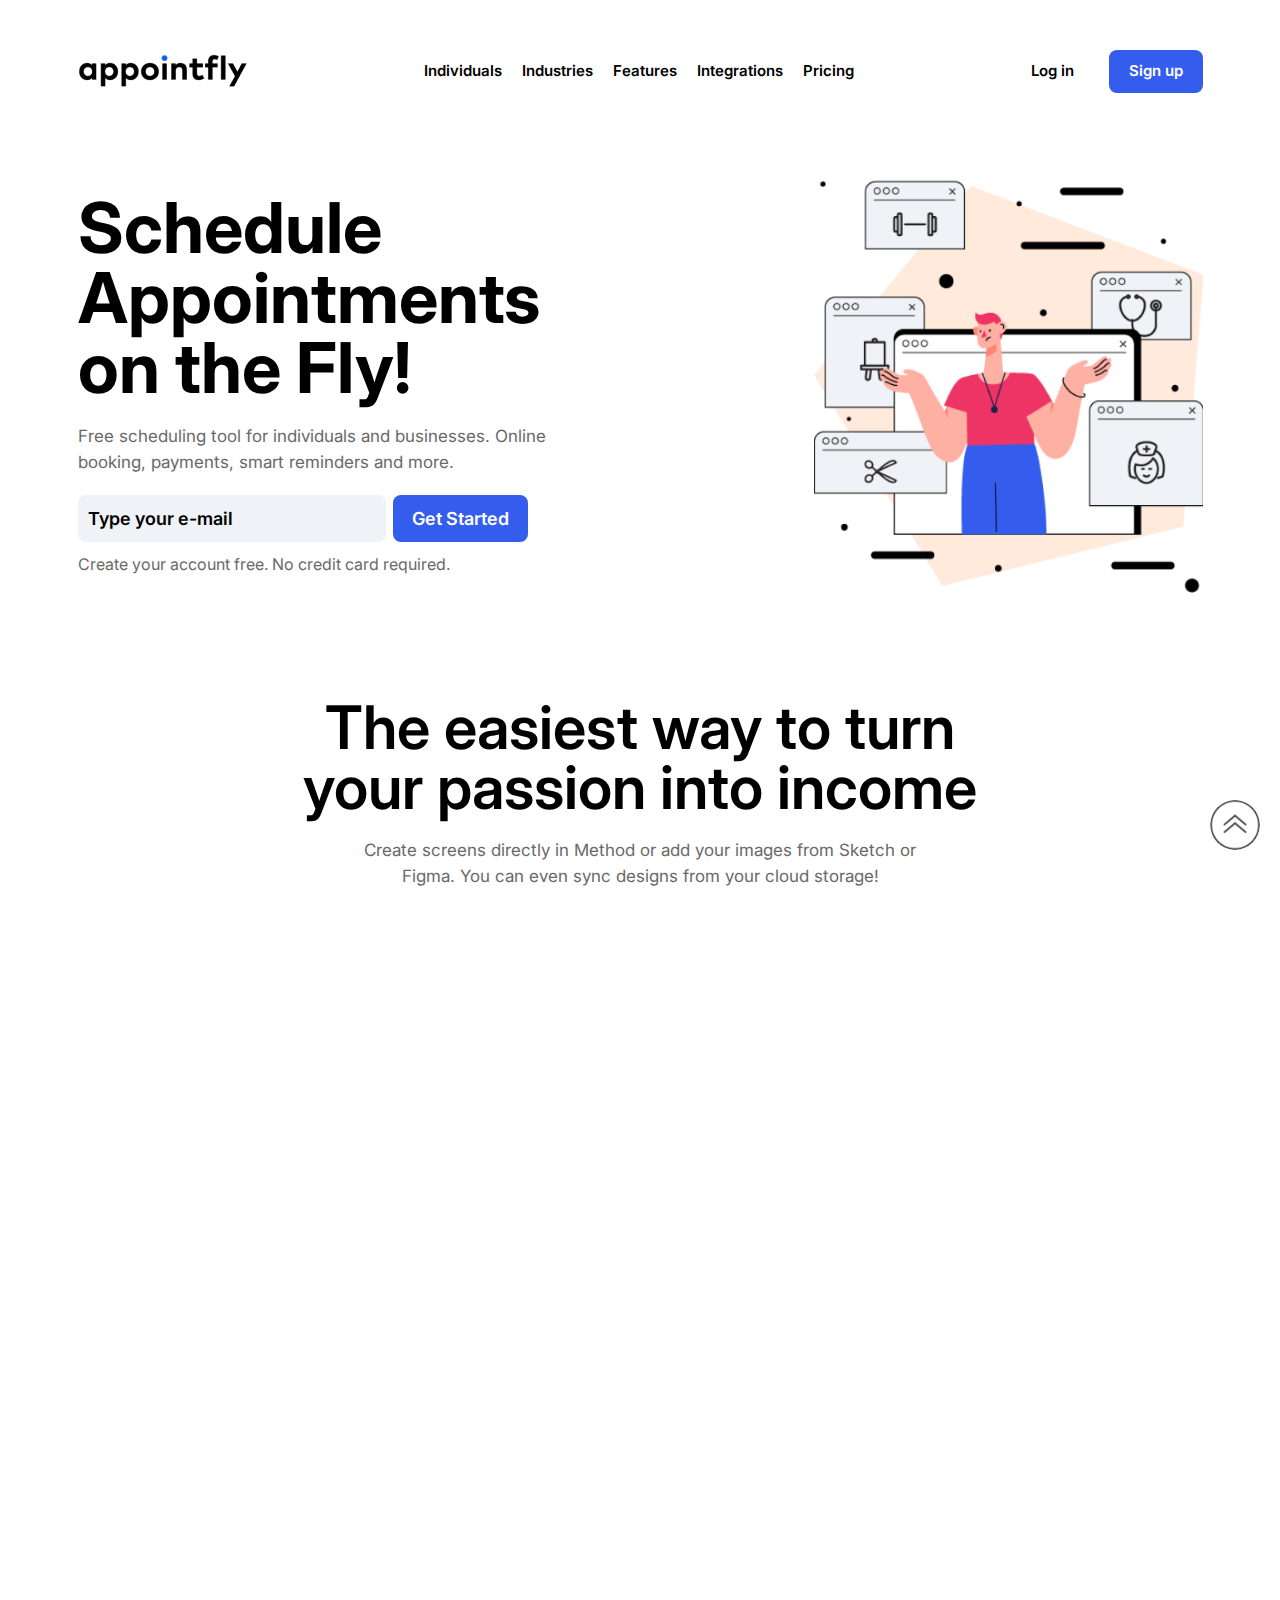
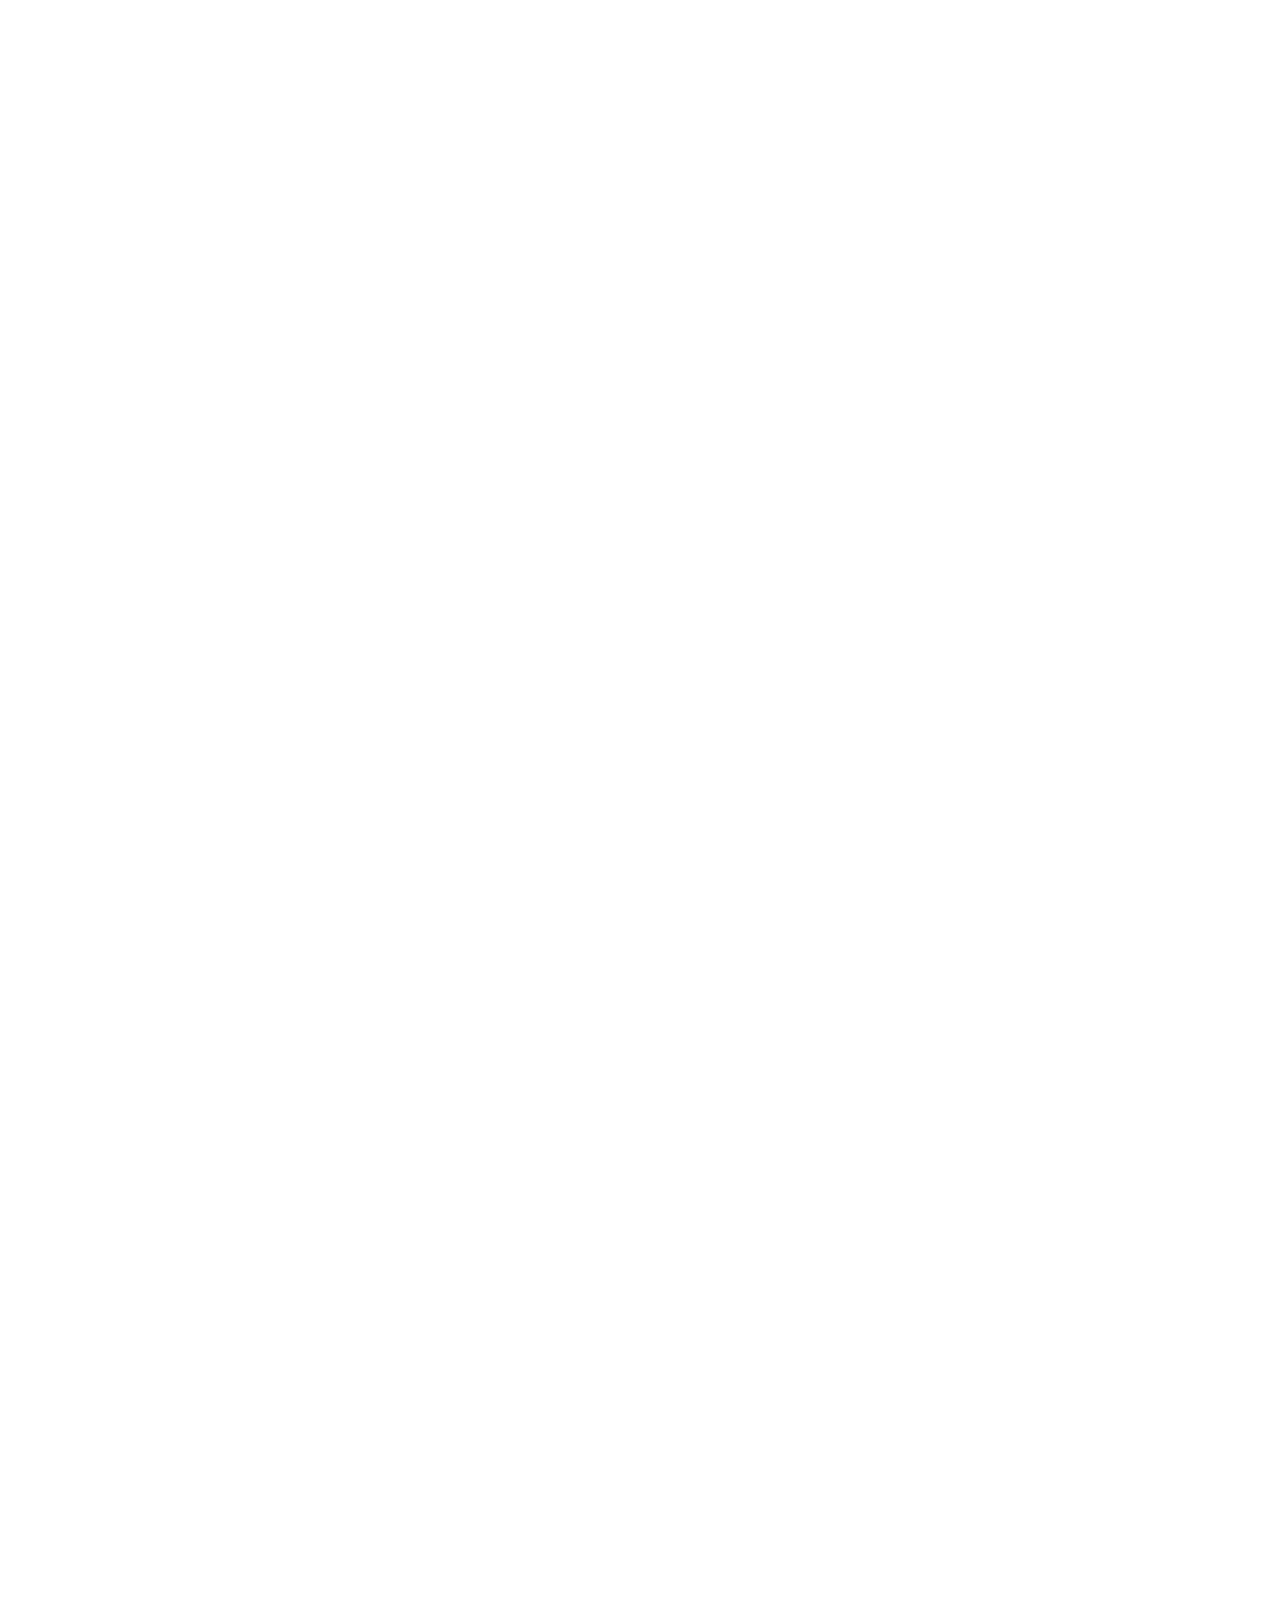
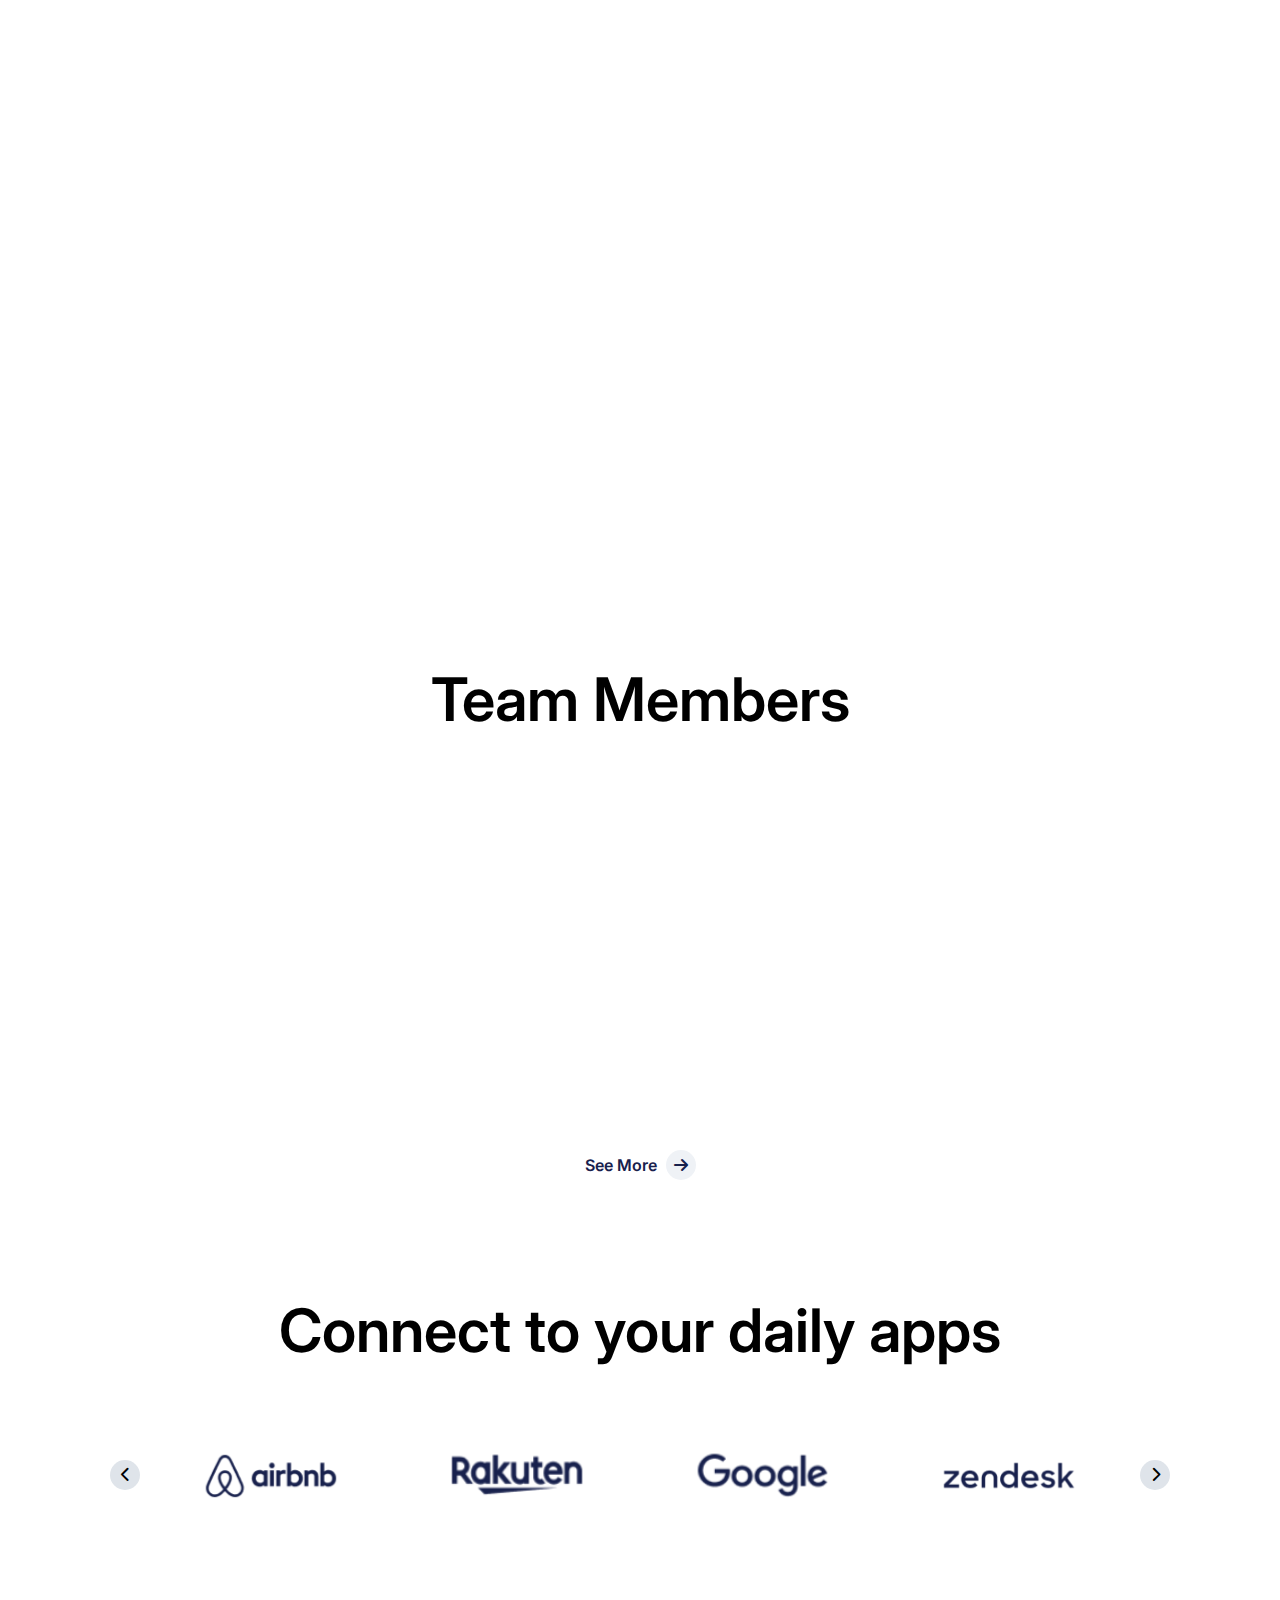
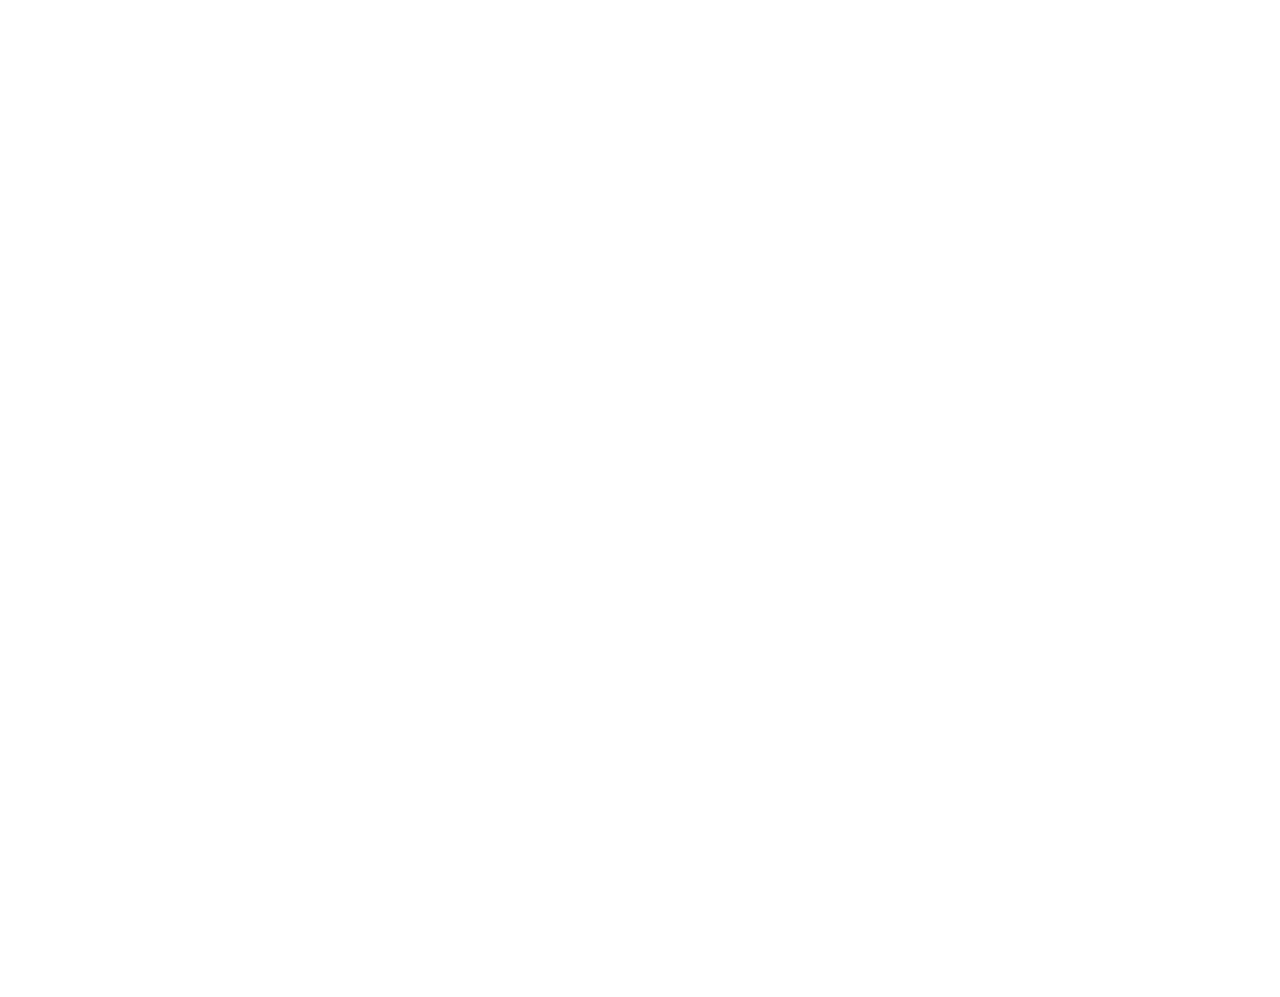
==== index.html @ b9a97ad9 "Add files via upload" ====
<!DOCTYPE html>
<html lang="en">
  <head>
    <meta charset="UTF-8" />
    <meta http-equiv="X-UA-Compatible" content="IE=edge" />
    <meta name="viewport" content="width=device-width, initial-scale=1.0" />
    <title>AppointFly</title>
    <link rel="icon" href="assets/images/favicon.png" />
    <!-- Bootstrap css -->
    <link rel="stylesheet" href="assets/css/bootstrap.min.css" />
    <!-- Font-Awesome css -->
    <link rel="stylesheet" href="assets/css/fontaswesome.min.css" />
    <!-- Owl carousel -->
    <link rel="stylesheet" href="assets/css/owl.carousel.min.css" />
    <!-- Aos css -->
    <link rel="stylesheet" href="assets/css/aos.css" />
    <!-- Style css -->
    <link rel="stylesheet" href="assets/css/style.css" />
    <!-- Responsive css -->
    <link rel="stylesheet" href="assets/css/responsive.css" />
  </head>
  <!-- Start header area -->
  <header class="header-area">
    <!-- Header-top -->
    <div class="header-top-area">
      <div class="container">
        <div class="primani-menu">
          <div class="logo">
            <a href="index.html"
              ><img src="assets/images/logo.png" alt="logo-img"
            /></a>
          </div>
          <nav class="menu">
            <div class="nav-close"></div>
            <ul>
              <li><a href="index.html">Individuals</a></li>
              <li><a href="industries.html">Industries</a></li>
              <li><a href="features.html">Features</a></li>
              <li><a href="contact.html">Integrations</a></li>
              <li><a href="pricing.html">Pricing</a></li>
            </ul>
            <div class="header-btnClose">
              <ul>
                <li><a href="#">Log in</a></li>
                <li class="active"><a href="#">Sign up</a></li>
              </ul>
            </div>
          </nav>

          <div class="header-btn">
            <ul class="header-btnClose">
              <li><a href="#">Log in</a></li>
              <li class="active"><a href="#">Sign up</a></li>
            </ul>
            <div class="menu-bars">
              <span><i class="fa-solid fa-bars"></i></span>
            </div>
          </div>
        </div>
      </div>
    </div>
    <div class="container">
      <!-- Banner-area -->
      <div class="banner-area">
        <div class="row align-items-center">
          <div class="col-lg-6 col-md-12">
            <div class="banner-caption">
              <h2>Schedule Appointments on the Fly!</h2>
              <p>
                Free scheduling tool for individuals and businesses. Online
                booking, payments, smart reminders and more.
              </p>
              <div class="banner-form">
                <form action="#">
                  <input type="email" placeholder="Type your e-mail" />
                  <button>Get Started</button>
                </form>
                <span>Create your account free. No credit card required.</span>
              </div>
            </div>
          </div>

          <div class="col-lg-6 col-md-12">
            <div class="banner-image">
              <img
                src="assets/images/slider_illustrasyon2 1.png"
                alt="banner-img"
              />
            </div>
          </div>
        </div>
      </div>
    </div>
  </header>
  <!-- End header area -->
  <!-- Passion-area-start -->
  <section class="passion-area">
    <div class="container">
      <div class="row">
        <div class="col-12">
          <div class="section-title">
            <h3>The easiest way to turn your passion into income</h3>
            <p>
              Create screens directly in Method or add your images from Sketch
              or Figma. You can even sync designs from your cloud storage!
            </p>
          </div>
        </div>
      </div>
      <div class="row align-items-center single-passion-item">
        <div class="col-md-6 col-sm-12" data-aos="fade-right">
          <div class="passion-caption">
            <span>Easy Scheduling</span>
            <h4>Link your calendar and publish your booking page</h4>
            <p>
              Create screens directly in Method or add your images from Sketch
              or Figma. You can even sync designs from your cloud storage! You
              can even sync designs from your cloud storage!
            </p>
          </div>
        </div>
        <div class="col-md-6 col-sm-12" data-aos="fade-left">
          <div class="passion-image">
            <img src="assets/images/passion/img2.png" alt="passion img" />
          </div>
        </div>
      </div>
      <div class="row align-items-center single-passion-item">
        <div class="col-md-6 col-sm-12" data-aos="fade-up-right">
          <div class="passion-image">
            <img src="assets/images/passion/img1.png" alt="passion img" />
          </div>
        </div>
        <div class="col-md-6 col-sm-12" data-aos="fade-down-left">
          <div class="passion-caption">
            <span>Automated Reminders</span>
            <h4>No more show-offs, a lot more productivity</h4>
            <p>
              Create screens directly in Method or add your images from Sketch
              or Figma. You can even sync designs from your cloud storage! You
              can even sync designs from your cloud storage!
            </p>
          </div>
        </div>
      </div>
      <div class="row align-items-center single-passion-item">
        <div class="col-md-6 col-sm-12" data-aos="fade-right">
          <div class="passion-caption">
            <span>App Integrations</span>
            <h4>Integrate your daily apps and put autopilot mode on</h4>
            <p>
              Create screens directly in Method or add your images from Sketch
              or Figma. You can even sync designs from your cloud storage! You
              can even sync designs from your cloud storage!
            </p>
            <a href="#"
              ><i class="fa-solid fa-arrow-right"></i> See all integrations</a
            >
          </div>
        </div>
        <div class="col-md-6 col-sm-12" data-aos="fade-left">
          <div class="passion-image">
            <img src="assets/images/passion/img3.png" alt="passion img" />
          </div>
        </div>
      </div>
      <div class="row align-items-center single-passion-item">
        <div class="col-md-6 col-sm-12" data-aos="fade-down-left">
          <div class="passion-image">
            <img src="assets/images/passion/img4.png" alt="passion img" />
          </div>
        </div>
        <div class="col-md-6 col-sm-12" data-aos="fade-down-right">
          <div class="passion-caption">
            <span>Team Management</span>
            <h4>Make sure everyone is on the same page</h4>
            <p>
              Create screens directly in Method or add your images from Sketch
              or Figma. You can even sync designs from your cloud storage! You
              can even sync designs from your cloud storage!
            </p>
          </div>
        </div>
      </div>
      <div class="row align-items-center single-passion-item">
        <div class="col-md-6 col-sm-12" data-aos="zoom-in-up">
          <div class="passion-caption">
            <span>App Integrations</span>
            <h4>Get paid before you comfirm the appointments</h4>
            <p>
              Create screens directly in Method or add your images from Sketch
              or Figma. You can even sync designs from your cloud storage! You
              can even sync designs from your cloud storage!
            </p>
          </div>
        </div>
        <div class="col-md-6 col-sm-12" data-aos="zoom-in-up">
          <div class="passion-image">
            <img src="assets/images/passion/img5.png" alt="passion img" />
          </div>
        </div>
      </div>
      <div class="row align-items-center single-passion-item">
        <div class="col-md-6 col-sm-12" data-aos="fade-up">
          <div class="passion-image">
            <img src="assets/images/passion/img6.png" alt="passion img" />
          </div>
        </div>
        <div class="col-md-6 col-sm-12" data-aos="fade-down">
          <div class="passion-caption">
            <span>Team Management</span>
            <h4>Send tailor made invoices, request payments</h4>
            <p>
              Create screens directly in Method or add your images from Sketch
              or Figma. You can even sync designs from your cloud storage! You
              can even sync designs from your cloud storage!
            </p>
          </div>
        </div>
      </div>
    </div>
  </section>
  <!-- Passion-area-end -->

  <!-- Team Members -->
  <section class="team-members">
    <div class="container">
      <div class="row">
        <div class="col-12">
          <div class="section-title">
            <h3>Team Members</h3>
          </div>
        </div>
      </div>
      <div class="row">
        <div class="col-lg-3 col-md-6" data-aos="fade-up">
          <div class="single-tem-item">
            <div class="team-image">
              <img src="assets/images/team/team1.png" alt="team-img" />
            </div>
            <h5>Hair Saloon</h5>
          </div>
        </div>
        <div class="col-lg-3 col-md-6" data-aos="fade-up" data-aos-delay="300">
          <div class="single-tem-item">
            <div class="team-image">
              <img src="assets/images/team/team2.png" alt="team-img" />
            </div>
            <h5>Personal Trainer</h5>
          </div>
        </div>
        <div class="col-lg-3 col-md-6" data-aos="fade-up" data-aos-delay="400">
          <div class="single-tem-item">
            <div class="team-image">
              <img src="assets/images/team/team3.png" alt="team-img" />
            </div>
            <h5>Online Class</h5>
          </div>
        </div>
        <div class="col-lg-3 col-md-6" data-aos="fade-up" data-aos-delay="500">
          <div class="single-tem-item">
            <div class="team-image">
              <img src="assets/images/team/team4.png" alt="team-img" />
            </div>
            <h5>Uzun metin</h5>
          </div>
        </div>
      </div>
      <div class="row">
        <div class="col-12 team-btn">
          <a href="#">See More <i class="fa-solid fa-arrow-right"></i></a>
        </div>
      </div>
    </div>
  </section>
  <!-- Partner-area -->
  <section class="partner-area">
    <div class="container">
      <div class="row">
        <div class="section-title">
          <h3>Connect to your daily apps</h3>
        </div>
      </div>
      <div class="row align-items-center">
        <div class="partner-item owl-carousel align-items-center">
          <div class="item">
            <img src="assets/images/partner/partner1.png" alt="part-img" />
          </div>
          <div class="item">
            <img src="assets/images/partner/partner2.png" alt="part-img" />
          </div>
          <div class="item">
            <img src="assets/images/partner/partner3.png" alt="part-img" />
          </div>
          <div class="item">
            <img src="assets/images/partner/partner4.png" alt="part-img" />
          </div>
        </div>
      </div>
    </div>
  </section>
  <!-- Payment-area -->
  <section class="payment-area industries-caption">
    <div class="container">
      <div class="row align-items-center">
        <div class="col-md-6 col-sm-12" data-aos="fade-right">
          <div class="banner-caption">
            <h2>Bookings, Payments, Notifications</h2>
            <p>
              You can make a couple of more visits to a coffee shop, or you can
              start accepting online bookings, activate in advance payments and
              automated communications!
            </p>
            <a class="payment-btn" href="#">Start 30 day trial</a><br />
            <span>* No credit card required.</span>
          </div>
        </div>

        <div class="col-md-6 col-sm-12" data-aos="fade-left">
          <div class="banner-image">
            <img src="assets/images/payment-img.png" alt="banner-img" />
          </div>
        </div>
      </div>
    </div>
  </section>
  <!-- Footer-area -->
  <footer class="footer-area" data-aos="fade-down">
    <div class="container">
      <div class="row border-bottom pb-5">
        <div class="col-md-4 col-sm-6">
          <div class="footer-single-item">
            <h4>About</h4>
            <p class="footer-about">
              Lorem ipsum dolor sit amet consectetur adipisicing elit. Quae
              architecto, placeat fuga et quisquam corrupti perferendis eveniet
              harum dolor quod!
            </p>
            <a href="#" class="btn btn-primary btn-lg">Read More</a>
          </div>
        </div>
        <div class="col-md-2 col-sm-3">
          <div class="footer-single-item">
            <h4>Industry</h4>
            <ul>
              <li><a href="#">Home</a></li>
              <li><a href="#">About</a></li>
              <li><a href="#">pages</a></li>
              <li><a href="#">Portfolio</a></li>
              <li><a href="#">Contact</a></li>
            </ul>
          </div>
        </div>
        <div class="col-md-2 col-sm-3">
          <div class="footer-single-item">
            <h4>Sports</h4>
            <ul>
              <li><a href="#">Home</a></li>
              <li><a href="#">About</a></li>
              <li><a href="#">pages</a></li>
              <li><a href="#">Portfolio</a></li>
              <li><a href="#">Contact</a></li>
            </ul>
          </div>
        </div>
        <div class="col-md-2 col-sm-6">
          <div class="footer-single-item">
            <h4>Education</h4>
            <ul>
              <li><a href="#">Home</a></li>
              <li><a href="#">About</a></li>
              <li><a href="#">pages</a></li>
              <li><a href="#">Portfolio</a></li>
              <li><a href="#">Contact</a></li>
            </ul>
          </div>
        </div>
        <div class="col-md-2 col-sm-6">
          <div class="footer-single-item">
            <h4>Başlık</h4>
            <p>
              Lorem ipsum dolor sit amet consectetur adipisicing elit. Libero,
              labore.
            </p>
            <ul>
              <li>
                <a href="#">Click me</a>
              </li>
              <li><a href="#">Read more</a></li>
            </ul>
          </div>
        </div>
      </div>
      <!-- copyright-area -->
      <div class="copyright-area">
        <div class="row align-items-center">
          <div class="col-md-6 col-ms-12">
            <div class="banner-form">
              <p>Newsletter</p>
              <form action="#">
                <input type="email" placeholder="Type your e-mail" />
                <button>Subscribe</button>
              </form>
            </div>
          </div>
          <div class="col-md-6 col-sm-12">
            <div class="copyright-social">
              <ul>
                <li>
                  <a href="#"><i class="fa-brands fa-google"></i></a>
                </li>
                <li>
                  <a href="#"><i class="fa-brands fa-twitter"></i></a>
                </li>
                <li>
                  <a href="#"><i class="fa-brands fa-linkedin-in"></i></a>
                </li>
              </ul>
            </div>
          </div>
        </div>
      </div>
    </div>
  </footer>
  <!-- Preeloader item -->
  <div class="preeloader-item">
    <img src="assets/images/preeloader.gif" alt="loader img" />
  </div>
  <!-- ScrollTop Button -->
  <div id="scrollBtn">
    <img src="assets/images/scroll-down.jpg" alt="" />
  </div>
  <body>
    <!-- Js file -->
    <script src="assets/js/jquery-3.6.0.min.js"></script>
    <script src="assets/js/bootstrap.bundle.js"></script>
    <script src="assets/js/owl.carousel.min.js"></script>
    <script src="assets/js/aos.js"></script>
    <script src="assets/js/script.js"></script>
  </body>
</html>
---- assets/css/style.css ----
/* 
    Template Name : AppointFlay;
    Template URL : https://coderitsolution.com;
    Author : Gouranga Roy;
    Author URL : https://gourangaroy.com;
    Description : This is Business website;
    Tag : html template, figma template, bootstrap template;
    Version : 1.0.0;

    Table of Content
    ================
    ** Import Css Files **
    ** Default Css **
    1 : Header Top Area
    2 : Header Banner Area
    3 : Passion Area
    4 : Contact App Area
    5 : Payments Area
    6 : Contact Area
*/

/* Import Css Files */
@import url("https://fonts.googleapis.com/css2?family=Inter:wght@400;500;600;700;900&display=swap");

* {
  margin: 0;
  padding: 0;
  box-sizing: border-box;
}
html {
  font-size: 62.5%;
}
body {
  font-family: "Inter", sans-serif;
  font-size: 1.5rem;
  overflow-x: hidden;
}
/* Default Css */
ul {
  margin: 0;
  padding: 0;
  list-style: none;
}
a {
  color: inherit;
  text-decoration: none;
}
p {
  font-size: 1.7rem;
  color: #696969;
  line-height: 2.6rem;
}
h2 {
  font-size: 7rem;
  line-height: 7rem;
  font-weight: bold;
  color: #000;
}
h3 {
  font-size: 5.7rem;
  color: #000;
  line-height: 6rem;
  font-weight: 600;
}

/* section-title */
.section-title {
  text-align: center;
  margin-bottom: 7rem;
}
.section-title h3 {
  max-width: 75rem;
  font-size: 6rem;
  margin: auto;
  line-height: 6rem;
  color: #000;
  padding-bottom: 2rem;
}
.section-title p {
  max-width: 60rem;
  margin: auto;
}
/* header-area */
.header-area {
}
.primani-menu {
  display: flex;
  align-items: center;
  justify-content: space-between;
  flex-wrap: wrap;
}
.header-top-area {
  padding: 5rem 0;
  z-index: 9999;
}
.header-fixed {
  position: fixed;
  width: 100%;
  height: auto;
  background: #fff;
  box-shadow: rgba(0, 0, 0, 0.1) 0px 20px 25px -5px,
    rgba(0, 0, 0, 0.04) 0px 10px 10px -5px;
  left: 0;
  padding: 2rem 0;
  animation: animateMenu 0.5s linear;
}

@keyframes animateMenu {
  0% {
    top: -30%;
  }
  100% {
    top: 0;
  }
}

.logo a {
  display: block;
}
.logo a img {
  width: 17rem;
  height: auto;
  object-fit: cover;
}
.menu .header-btnClose {
  display: none;
}
.menu ul,
.header-btn ul {
  display: flex;
  align-items: center;
  justify-content: center;
}
.menu ul li {
  margin-left: 2rem;
}
.menu ul li a {
  color: #000;
  font-weight: 600;
  font-style: normal;
  display: inline-block;
  text-transform: capitalize;
  transition: all 0.3s;
}
.menu ul li:hover a {
  color: #345dee;
}
.header-btn {
  display: flex;
  align-items: center;
}
.header-btn ul li:last-child {
  margin-left: 1.5rem;
}
.header-btn ul li:hover a,
.header-btn ul li.active a {
  background: #345dee;
  color: #fff;
}
.header-btn ul li a {
  color: #000;
  font-weight: 600;
  font-style: normal;
  display: inline-block;
  padding: 1rem 2rem;
  transition: all 0.3s;
  border-radius: 0.8rem;
}
.menu-bars {
  display: none;
}
.menu-bars span {
  font-size: 3rem;
  color: #000;
  cursor: pointer;
  margin-left: 2rem;
}

/* Banner-area */
.banner-area {
  padding-top: 3rem;
}
.banner-caption {
  max-width: 50rem;
}
.banner-caption h2 {
  margin-bottom: 2rem;
}
.banner-caption p {
  padding-bottom: 1rem;
  max-width: 48rem;
}
.banner-form {
  max-width: 45rem;
}
.banner-form form {
  display: flex;
  align-items: center;
  justify-content: space-between;
  margin-bottom: 1rem;
}
.banner-form input {
  flex: 0 0 calc(70% - 10px);
  font-size: 1.8rem;
  font-weight: 600;
  padding: 1rem;
  box-sizing: border-box;
  color: #000;
  background: #eff2f6;
  border: none;
  outline: none;
  border-radius: 0.8rem;
}
.banner-form input::placeholder {
  color: #000;
  opacity: 1;
}
.banner-form button {
  flex: 0 0 30%;
  border-radius: 0.8rem;
  background: #345dee;
  font-size: 1.8rem;
  font-weight: 600;
  padding: 1rem;
  box-sizing: border-box;
  color: #fff;
  border-radius: 0.8rem;
  border: none;
  outline: none;
}
.banner-form span {
  font-size: 1.6rem;
  color: #696969;
}
.banner-image {
  animation: upDown 3s linear infinite;
}
.banner-image img {
  width: 70%;
  height: auto;
  object-fit: cover;
  float: right;
}

/* passion-area */
.passion-area {
  margin-top: 10rem;
}
.single-passion-item {
  padding-bottom: 10rem;
}
.passion-caption {
  max-width: 50rem;
}
.passion-caption span {
  color: #ee3465;
  font-size: 1.6rem;
  font-weight: 600;
}
.passion-caption h4 {
  font-size: 3rem;
  line-height: 4rem;
  color: #000;
  font-weight: 600;
  max-width: 40rem;
  padding: 0.5rem 0;
}
.passion-caption p {
  max-width: 45rem;
}
.passion-image {
}
.passion-image img {
  max-width: 45rem;
  width: 100%;
}
.passion-caption a {
  display: inline-block;
  color: #000;
  font-size: 1.6rem;
  font-weight: bold;
  position: relative;
  transition: all 0.3s;
}
.passion-caption a i {
  width: 3rem;
  height: 3rem;
  line-height: 3rem;
  text-align: center;
  background-color: #345dee;
  color: #fff;
  border-radius: 50%;
  margin-right: 0.5rem;
}
.passion-caption a::after {
  content: "";
  position: absolute;
  width: calc(100% - 40px);
  height: 2px;
  background: #000;
  bottom: 3px;
  right: 0;
  transition: all 0.3s;
}
.passion-caption a:hover {
  color: #345dee;
}
.passion-caption a:hover::after {
  background-color: #345dee;
}
.single-passion-item:nth-child(even) .passion-image {
  text-align: right;
}
.single-passion-item:nth-child(odd) .passion-caption {
  float: right;
}
/* team-members */
.team-members {
  padding: 5rem 0;
}

.team-members .section-title {
  margin-bottom: 3rem;
}
.single-tem-item {
  border: 2px solid #dfe4ea;
  border-radius: 0.8rem;
  box-sizing: border-box;
  padding: 2rem;
}
.team-image {
  position: relative;
}
.team-image::after {
  content: "";
  position: absolute;
  width: 100%;
  height: 100%;
  background: rgba(10, 93, 255, 0.5);
  top: 0;
  left: 0;
  border-radius: 8px;
}
.team-image img {
  width: 100%;
  height: auto;
  object-fit: cover;
  border-radius: 8px;
}
.single-tem-item h5 {
  text-align: center;
}
.single-tem-item h5 {
  color: #18214d;
  font-weight: 600;
  font-size: 2rem;
  padding-top: 2rem;
}
.team-btn {
  text-align: center;
  margin-top: 5rem;
}
.team-btn a {
  display: inline-block;
  font-size: 1.6rem;
  color: #18214d;
  font-weight: 600;
  transition: all 0.3s;
}
.team-btn a i {
  width: 3rem;
  height: 3rem;
  line-height: 3rem;
  text-align: center;
  color: #18214d;
  background-color: #eff2f6;
  border-radius: 50%;
  margin-left: 0.5rem;
  transition: all 0.3s;
}
.team-btn a:hover,
.team-btn a:hover i {
  color: #345dee;
}
/* partner-area */
.partner-area {
  padding: 7rem 0;
}
.partner-area .section-title {
  text-align: center;
}
.partner-area .section-title h3 {
  max-width: 100%;
}
.partner-item {
  max-width: 1000px;
  width: 100%;
  margin: auto;
}
.partner-item .item {
  display: flex;
  align-items: center;
  justify-content: center;
  height: 5rem;
  width: 150px;
  margin: auto;
  text-align: center;
}
.partner-item .item img {
  max-width: 13rem;
  width: 100%;
  height: auto;
  object-fit: cover;
}
.owl-carousel .owl-nav.disabled {
  display: block;
}
.owl-carousel .owl-nav button.owl-prev,
.owl-carousel .owl-nav button.owl-next {
  position: absolute;
  top: 50%;
  transform: translateY(-50%);
  width: 3rem;
  height: 3rem;
  background: #dfe4ea;
  color: #000;
  border-radius: 50%;
}
.owl-carousel .owl-nav button.owl-prev {
  left: -3%;
}
.owl-carousel .owl-nav button.owl-next {
  right: -3%;
}
/* payment-area */
.payment-area {
  padding: 7rem 0;
}
.payment-btn {
  display: inline-block;
  background: #345dee;
  color: #fff;
  border-radius: 0.8rem;
  font-weight: 600;
  padding: 1rem 3rem;
  margin-bottom: 2rem;
}
.payment-btn:hover {
  color: #ffff;
}
/* footer-area */
.footer-area {
  padding: 3rem 0;
}
.footer-single-item h4 {
  font-size: 2rem;
  font-weight: 600;
  color: #000;
  padding-bottom: 1rem;
}
.footer-single-item ul li {
  margin-bottom: 1rem;
}
.footer-single-item .footer-about {
  max-width: 35rem;
}
/* copyright-area */
.copyright-area {
  padding: 3rem 0;
}
.copyright-area .banner-form p {
  color: #000;
  font-weight: 500;
}
.copyright-social {
  margin-top: 4rem;
}
.copyright-social ul {
  display: flex;
  align-items: center;
  justify-content: flex-end;
}
.copyright-social ul li a i {
  width: 4rem;
  height: 4rem;
  background: #dfe4ea;
  line-height: 4rem;
  text-align: center;
  margin-left: 2rem;
  border-radius: 50%;
  font-size: 2rem;
}

/* pricing-option-area */
.pricing-option-area {
  padding-top: 12rem;
  margin-bottom: 5rem;
}
.select-price {
  width: 100%;
  height: 10rem;
  margin-bottom: 5rem;
}
.select-price h3 {
  font-size: 3rem;
  color: #000;
  font-weight: 600;
}

.select-price label {
  margin-right: 1rem;
  font-weight: bold;
  color: #000;
}
.recomen-free,
.recomen-paid {
  background: #eff2f6;
  border-radius: 1rem;
}
.schedul-name h5 {
  font-size: 1.8rem;
  color: #000;
  font-weight: 600;
  margin-bottom: 1rem;
}
.schedul-name ul li {
  line-height: 3.5rem;
  font-weight: 400;
  font-size: 1.6rem;
  color: #000;
  display: flex;
  align-items: center;
  text-align: center;
}
.schedul-name ul li span i {
  width: 2rem;
  height: 2rem;
  line-height: 2rem;
  border-radius: 50%;
  border: 0.2rem solid #000;
  font-size: 1.4rem;
  margin-left: 1rem;
  color: #000;
}
.schedul-name ul li i {
  margin-left: 1rem;
}
.schedul-name a {
  background: #345dee;
  color: #fff;
  display: block;
  text-align: center;
  padding: 1rem 2rem;
  width: 15rem;
  box-sizing: border-box;
  margin: auto;
  border-radius: 0.5rem;
  margin-top: 5rem;
}
/* frequently-are */
.frequently-area {
  padding: 10rem 0;
}
.frequently-area .section-title h3 {
  max-width: 100%;
}
#accordionExample {
}

.frequently-area .accordion-item .accordion-button {
  border: none;
  outline: none;
  background: none;
  font-size: 2rem;
  color: #000;
  padding: 0rem;
}
.frequently-area .accordion-button:focus {
  z-index: 3;
  border-color: none;
  outline: 0;
  box-shadow: 0 0 0 0;
}
.frequently-area .accordion-item {
  border: none;
  border-top: 0.1rem solid #dfe4ea !important;
}
.frequently-area .accordion-item:last-child {
  border-bottom: 0.1rem solid #dfe4ea !important;
}
.frequently-area .accordion-body p {
  max-width: 90rem;
}

.accordion-button::after {
  flex-shrink: 0;
  width: 1.25rem;
  height: 1.25rem;
  margin-left: auto;
  content: "";
  background: url(../images/pricing-page/plus-con.png);
  background-repeat: no-repeat;
  background-size: 1.25rem;
  transition: transform 0.2s ease-in-out;
}
.accordion-button:not(.collapsed)::after {
  flex-shrink: 0;
  width: 1.25rem;
  height: 1.25rem;
  margin-left: auto;
  content: "";
  background: url(../images/pricing-page/remove-icon.png);
  background-repeat: no-repeat;
  background-size: 1.25rem;
  transition: transform 0.2s ease-in-out;
}

/* industries-gallery */
.industries-gallery {
  padding: 10rem 0;
}
.portfolio-controls {
  margin-bottom: 5rem;
}
.portfolio-controls ul {
  display: flex;
  align-items: center;
  justify-content: center;
  flex-wrap: wrap;
}
.portfolio-controls ul li {
  border: 0.2rem solid #345dee;
  padding: 0.5rem 3rem;
  color: #345dee;
  cursor: pointer;
  font-size: 1.6rem;
  font-weight: 600;
  transition: all 0.3s ease-in;
  margin-bottom: 1rem;
}

.portfolio-controls ul li:last-child {
  border-radius: 0 0.5rem 0.5rem 0;
}
.portfolio-controls ul li:first-child {
  border-radius: 0.5rem 0 0 0.5rem;
}
.portfolio-gallery {
  display: grid;
  grid-template-columns: repeat(3, 1fr);
  grid-gap: 3rem;
}
.portfolio-controls ul li.mixitup-control-active {
  background: #345dee;
  color: #fff;
}
/* banner-notfount page */
.banner-area.banner-notSlider {
  padding-top: 5rem;
  padding-bottom: 10rem;
}
.banner-caption.banner-notfount {
  max-width: 100%;
}
/* features-rating page */
.features-rating {
  margin-top: 3.5rem;
}
/* frequently-area page */
.section-title.frequently-title hr.underline {
  max-width: 80rem;
  height: 0.5rem;

  margin: auto;
  margin-top: -1.6rem;
  margin-bottom: 2rem;
}
/* Contact page */
.contact-area {
  margin-top: 15rem;
  margin-bottom: 10rem;
}
.contact-form p {
  max-width: 50rem;
}
.input-filed input,
textarea {
  background: #eff2f6;
  padding: 1rem 2rem;
  font-size: 1.6rem;
  color: #000;
  border: none;
  outline: none;
  margin-bottom: 1.5rem;
  border-radius: 0.8rem;
  width: 100%;
}
.input-filed input:first-child {
  margin-right: 1.5rem;
}
.input-filed input::placeholder,
textarea::placeholder {
  color: #000;
  opacity: 1;
}
.form-btn {
  background: #345dee;
  color: #fff;
  font-weight: 600;
  border: none;
  outline: none;
  width: 20rem;
  height: 5rem;
  text-align: center;
  border-radius: 0.8rem;
  font-size: 2rem;
}
.contact-link {
  float: right;
}
.contact-link span {
  color: #696969;
  font-size: 1.4rem;
  margin-bottom: 1rem;
}
.contact-link h4 {
  font-size: 2rem;
  color: #000;
  margin-bottom: 1.5rem;
}
.contact-social a i {
  width: 4rem;
  height: 4rem;
  line-height: 4rem;
  text-align: center;
  background: #eff2f6;
  font-size: 1.8rem;
  color: #000;
  border-radius: 50%;
  margin-right: 1rem;
  cursor: pointer;
  transition: all 0.3s;
}
.contact-social a i:hover {
  background: #345dee;
  color: #dfe4ea;
}
.contact-text p {
  color: #000;
  font-size: 2rem;
  max-width: 50rem;
  line-height: 3rem;
  margin-bottom: 1rem;
  text-decoration: underline;
}
.uses-text {
  padding: 10rem 0;
}
.uses-text p {
  color: #000;
  line-height: 3rem;
  text-decoration: underline;
  margin-bottom: 2rem;
}

.mobile-select {
  display: none !important;
}

/* scrollBtn */
#scrollBtn {
  position: fixed;
  width: 5rem;
  height: 5rem;
  border-radius: 50%;
  right: 2rem;
  bottom: 5rem;
  cursor: pointer;
  animation: scrollBtn 3s ease-in-out infinite;
  z-index: 9999;
}
#scrollBtn img {
  width: 100%;
  height: 100%;
  object-fit: cover;
  transform: rotate(180deg);
  border-radius: 50%;
}

/* nav-close */
.nav-close {
  position: absolute;
  width: 4rem;
  height: 4rem;
  top: 1rem;
  right: 1rem;
  display: flex none;
  align-items: center;
  justify-content: center;
  cursor: pointer;
  display: none;
}
.nav-close::after {
  content: "";
  position: absolute;
  width: 3rem;
  height: 0.3rem;
  background: #000;
  top: 50%;
  left: 50%;
  transform: translate(-50%) rotate(45deg);
}
.nav-close::before {
  content: "";
  position: absolute;
  width: 3rem;
  height: 0.3rem;
  transform: translate(-50%) rotate(-45deg);
  background: #000;
  top: 50%;
  left: 50%;
  transform: translate;
}
/* preeloader-item */
.preeloader-item {
  position: fixed;
  top: 0;
  left: 0;
  width: 100%;
  height: 100%;
  display: flex;
  align-items: center;
  justify-content: center;
  background: rgba(0, 0, 0, 0.5);
}
@keyframes scrollBtn {
  0% {
    transform: translateY(0);
    opacity: 0.5;
  }
  50% {
    transform: translateY(-10px);
    opacity: 1;
  }
  100% {
    transform: translateY(0);
    opacity: 1;
  }
}

@keyframes upDown {
  0% {
    transform: translateY(0);
  }
  50% {
    transform: translateY(-10px);
  }
  100% {
    transform: translateY(0);
  }
}
---- assets/css/responsive.css ----
/* max-width: 991px */
@media all and (max-width: 991px) {
  .menu {
    position: absolute;
    width: 30rem;
    height: 42rem;
    padding: 5rem;
    top: 20%;
    right: -30rem;
    box-shadow: rgba(149, 157, 165, 0.2) 0px 8px 24px;
    z-index: 9999;
    background: #fff;
  }
  .menu ul {
    flex-direction: column;
    align-items: flex-start;
  }
  .menu ul li {
    line-height: 4rem;
    margin-left: 0;
  }
  .menu-bars {
    display: block;
  }
  .nav-close {
    display: block;
  }

  /* banner-notSlider */
  .banner-notSlider {
    text-align: center;
  }
  .banner-image {
    text-align: center;
  }
  .banner-image img {
    width: 70%;
    float: none;
    margin-top: 5rem;
  }
  .banner-form {
    margin: auto;
  }
  .industries-caption .banner-caption h2 {
    font-size: 5rem;
  }
  /* footer-single-item */
  .footer-single-item {
    margin-bottom: 5rem;
  }
  /* banner-caption */
  .banner-caption {
    max-width: 100%;
    text-align: center;
  }
  .banner-caption p {
    margin: auto;
  }
  /* features-rating */
  .pricing-option-area {
    margin-bottom: 0;
  }
  .recomen-item {
    margin-bottom: 10rem;
  }
  .frequently-area {
    padding-top: 5rem;
    padding-bottom: 7rem;
  }
  .paid-order {
    order: 2;
  }
  .free-order {
    order: 3;
  }
  /* single-tem-item */
  .single-tem-item {
    margin-bottom: 2rem;
  }
  .payment-area {
    padding-top: 2rem;
  }
}
/* max-width: 767px */
@media all and (max-width: 767px) {
  .header-btn .header-btnClose {
    display: none;
  }
  .menu .header-btnClose {
    display: block;
    margin-top: 3rem;
  }
  .menu .header-btnClose ul {
    width: 100%;
    height: auto;
  }
  .menu .header-btnClose ul li {
    width: 100%;
    text-align: center;
    background: #345dee;
    margin-top: 1rem;
    border-radius: 0.5rem;
  }
  .menu .header-btnClose ul li a {
    color: #fff;
  }
  /* copyright-social */
  .copyright-social {
    float: none;
    max-width: 16rem;
    margin: 3rem auto;
  }
  /* banner-caption  */
  .banner-caption h2 {
    font-size: 5rem;
  }

  /* contact-area  */
  .contact-area {
    margin-top: 10rem;
  }
  .contact-link {
    float: none;
    margin-top: 3rem;
  }
  .contact-text p {
    max-width: 100%;
  }
  .pricing-option-area {
    padding-top: 2rem;
  }
  /* portfolio-galler */
  .portfolio-gallery {
    grid-template-columns: repeat(2, 1fr);
  }
  .pricing-home .section-title {
    margin-top: 7rem;
    margin-bottom: 0 !important;
  }

  .recomen-item {
    margin-bottom: 5rem;
  }
  .desktop-select {
    display: none !important;
  }
  .select-price.mobile-select {
    display: flex block !important;
    justify-content: center;
    margin-bottom: 0;
  }

  .section-title h3 {
    font-size: 5rem;
    line-height: 5rem;
  }

  .passion-image img {
    max-width: 100%;
    width: 100%;
    margin-top: 5rem;
  }
  .single-passion-item:nth-child(2n + 1) .passion-caption {
    float: none;
  }
  .single-passion-item:nth-child(2n + 1) {
    flex-direction: column-reverse;
  }
}
/* max-width: 568px */
@media all and (max-width: 568px) {
  .owl-carousel .owl-nav button.owl-next {
    right: 5%;
  }
  .owl-carousel .owl-nav button.owl-prev {
    left: 5%;
  }
}
/* max-width: 480px */
@media all and (max-width: 480px) {
  /* banner-form form */
  .banner-form form {
    flex-direction: column;
  }
  .banner-form form button {
    margin-top: 2rem;
  }
  .banner-caption h2 {
    font-size: 4rem;
    line-height: 5rem;
  }
  /* copyright */
  .copyright-area .banner-form p {
    color: #000;
    font-weight: 500;
    text-align: center;
  }
  /* input-filed */
  .input-filed {
    flex-direction: column;
  }
  .input-filed input:first-child {
    margin-right: 0;
  }
  .contact-area {
    margin-bottom: 5rem;
  }

  .recomen-item {
    margin-bottom: 5rem;
  }
  .pricing-option-area {
    padding-top: 10rem;
  }
  /* portfolio-galler */
  .portfolio-gallery {
    grid-template-columns: repeat(1, 1fr);
  }
  .industries-caption .banner-caption h2 {
    font-size: 4rem;
  }
  .pricing-home .section-title {
    margin-top: 0;
  }
  .section-title h3 {
    font-size: 4rem;
    line-height: 4rem;
  }
  .banner-form input {
    width: 100%;
  }
}
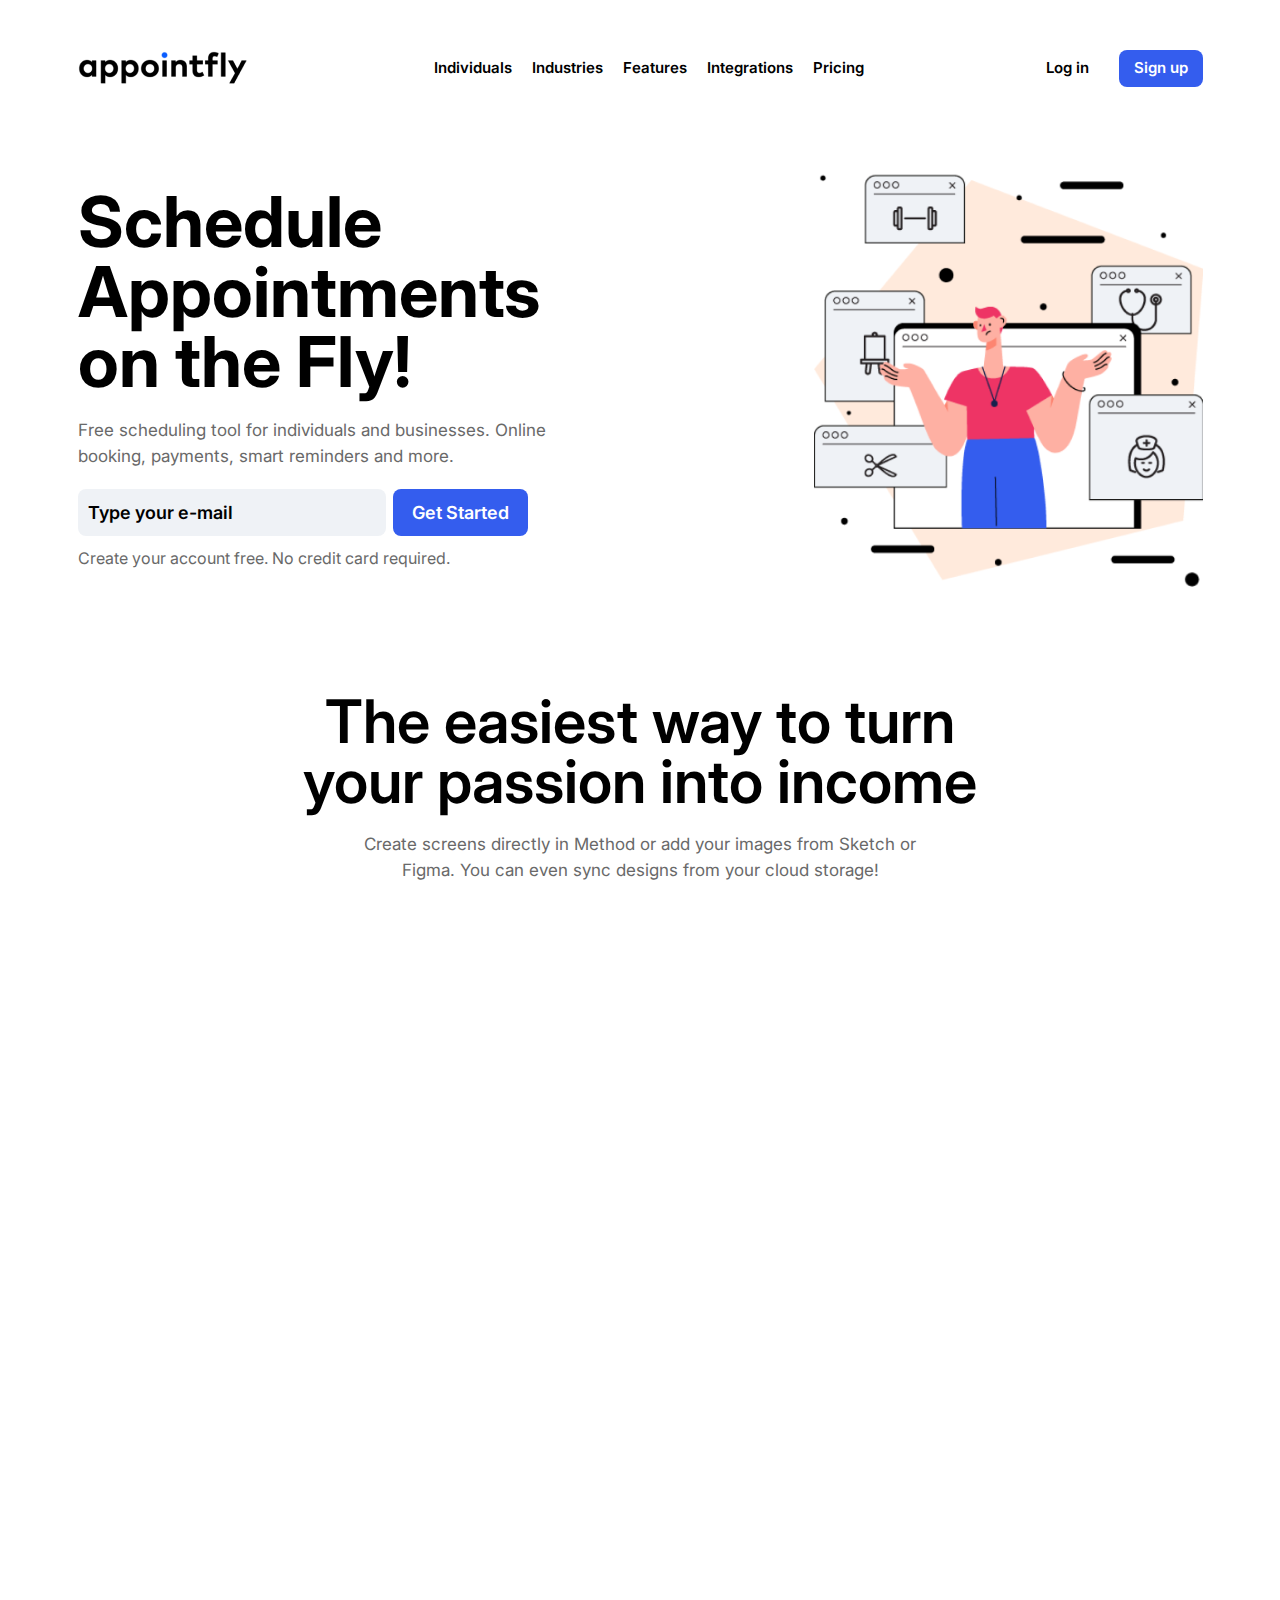
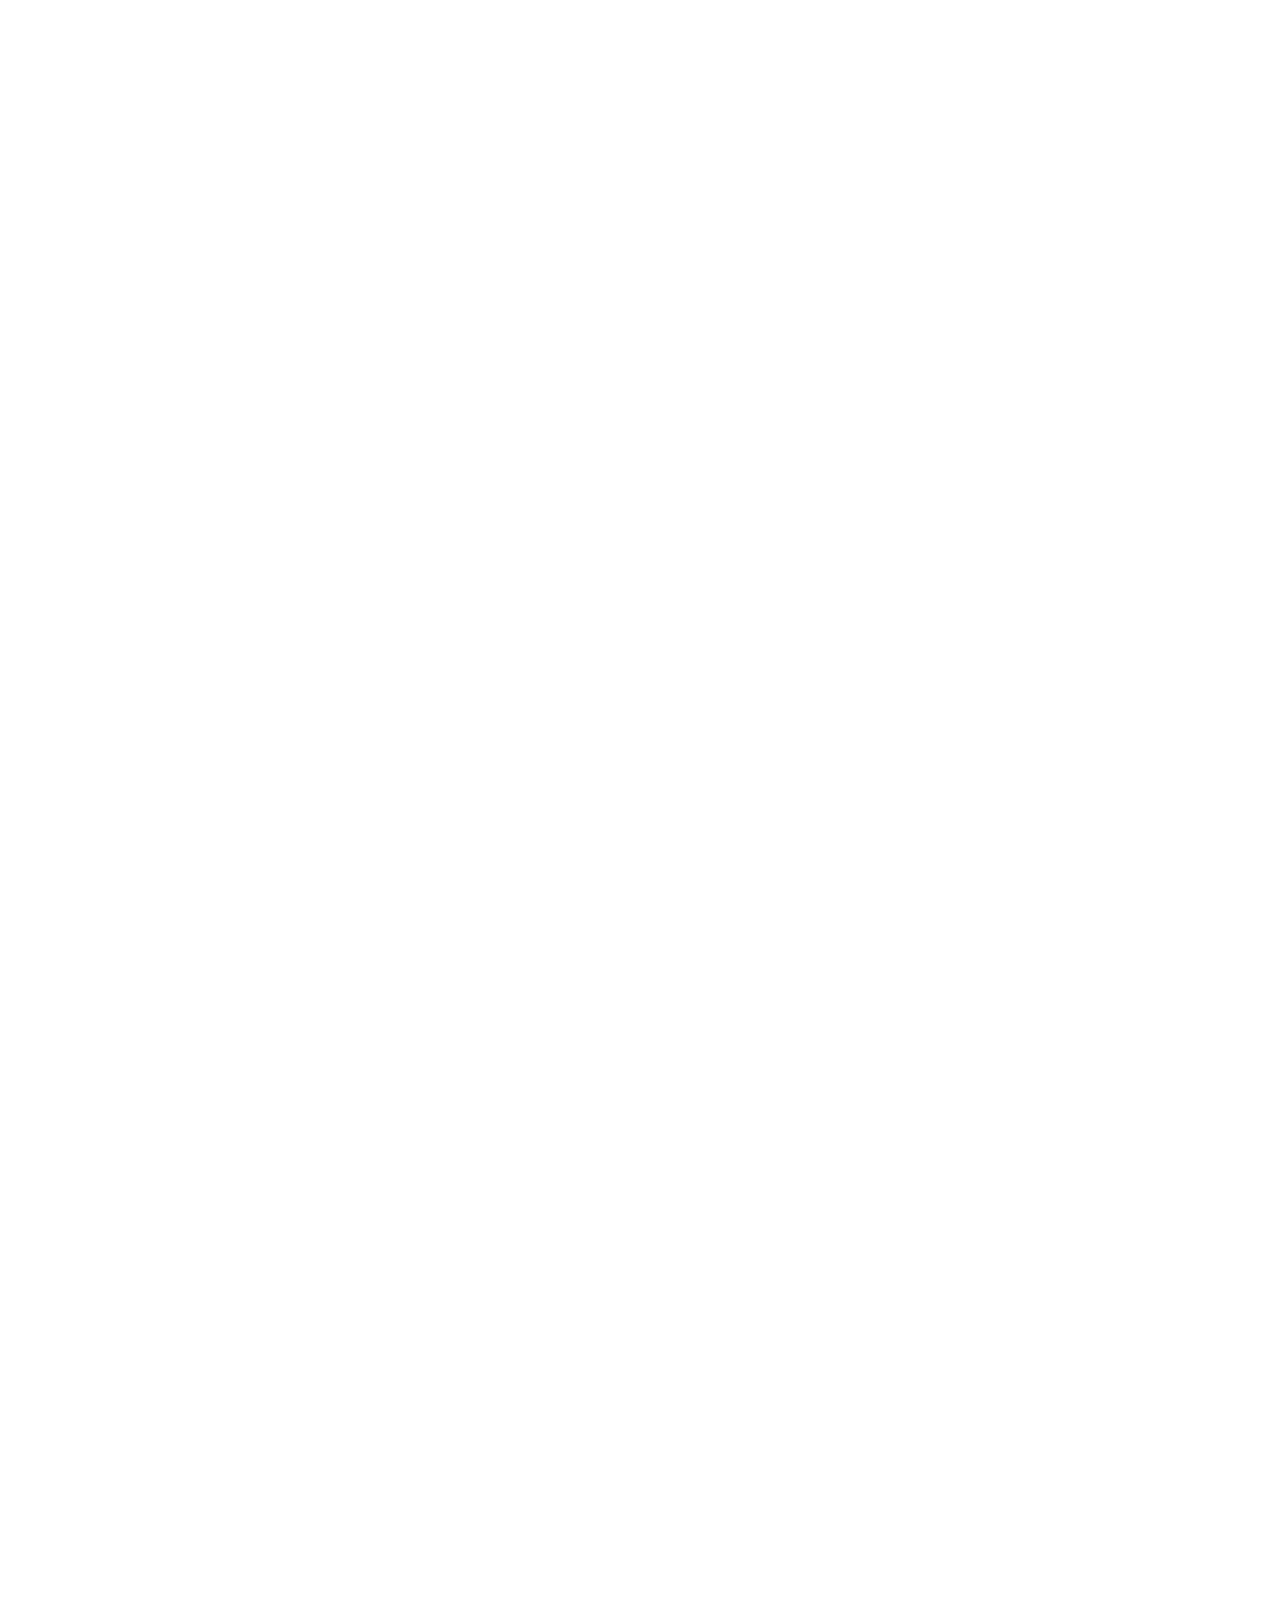
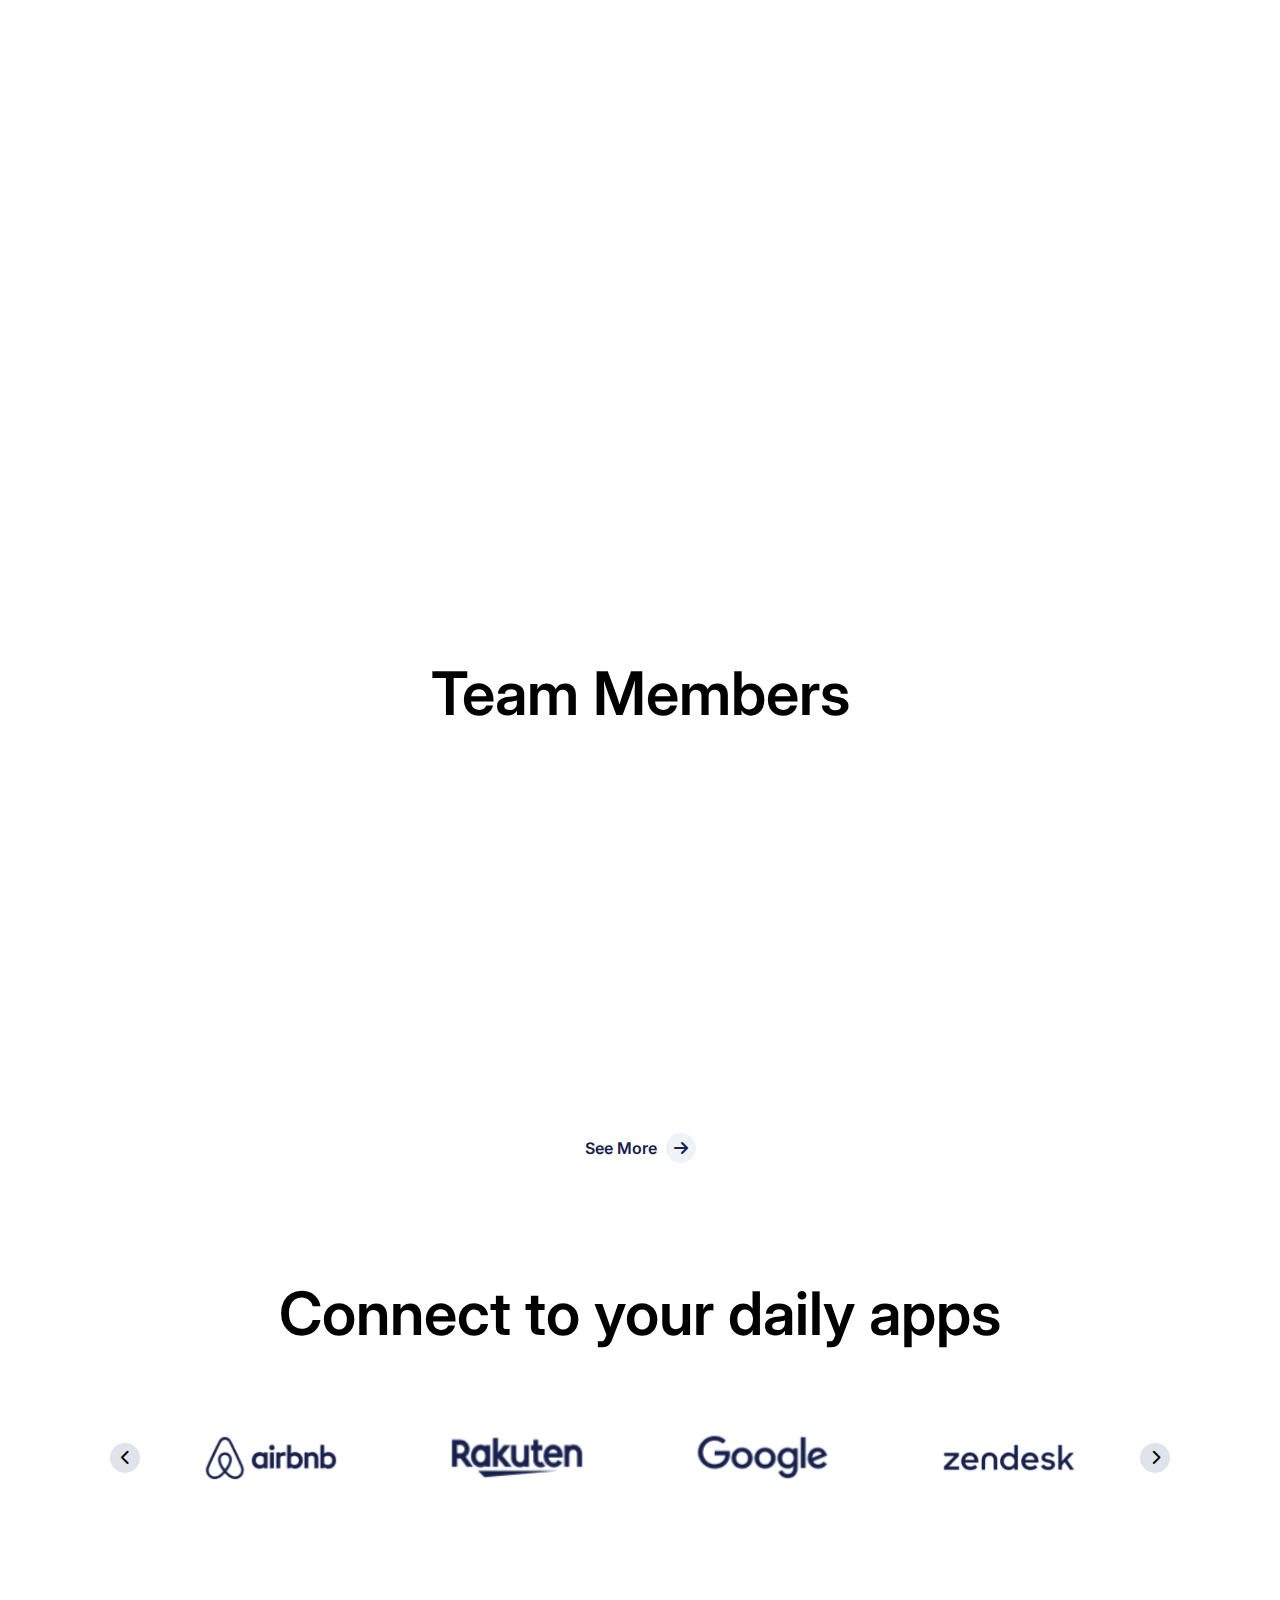
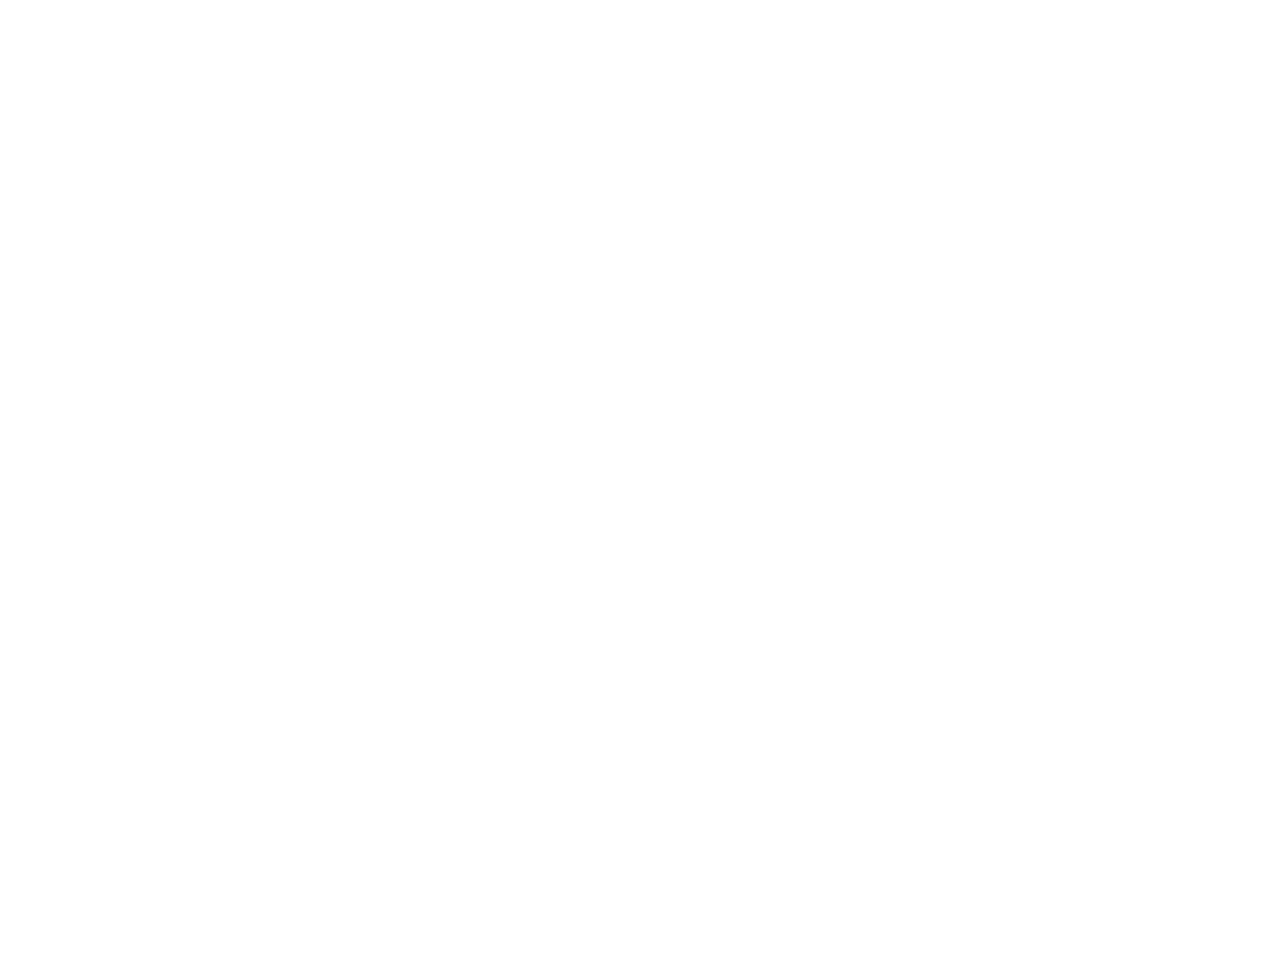
==== commit 4c5becf4: "Update index.html" ====
--- a/index.html
+++ b/index.html
@@ -232,7 +232,7 @@
           </div>
         </div>
       </div>
-      <div class="row">
+      <div class="row gx-5">
         <div class="col-lg-3 col-md-6" data-aos="fade-up">
           <div class="single-tem-item">
             <div class="team-image">
--- a/assets/css/style.css
+++ b/assets/css/style.css
@@ -162,7 +162,7 @@
   font-weight: 600;
   font-style: normal;
   display: inline-block;
-  padding: 1rem 2rem;
+  padding: .7rem 1.5rem;
   transition: all 0.3s;
   border-radius: 0.8rem;
 }
@@ -778,6 +778,7 @@
   cursor: pointer;
   animation: scrollBtn 3s ease-in-out infinite;
   z-index: 9999;
+  display:none;
 }
 #scrollBtn img {
   width: 100%;
--- a/assets/css/responsive.css
+++ b/assets/css/responsive.css
@@ -156,9 +156,8 @@
   }
 
   .passion-image img {
-    max-width: 100%;
-    width: 100%;
     margin-top: 5rem;
+    float:left;
   }
   .single-passion-item:nth-child(2n + 1) .passion-caption {
     float: none;
